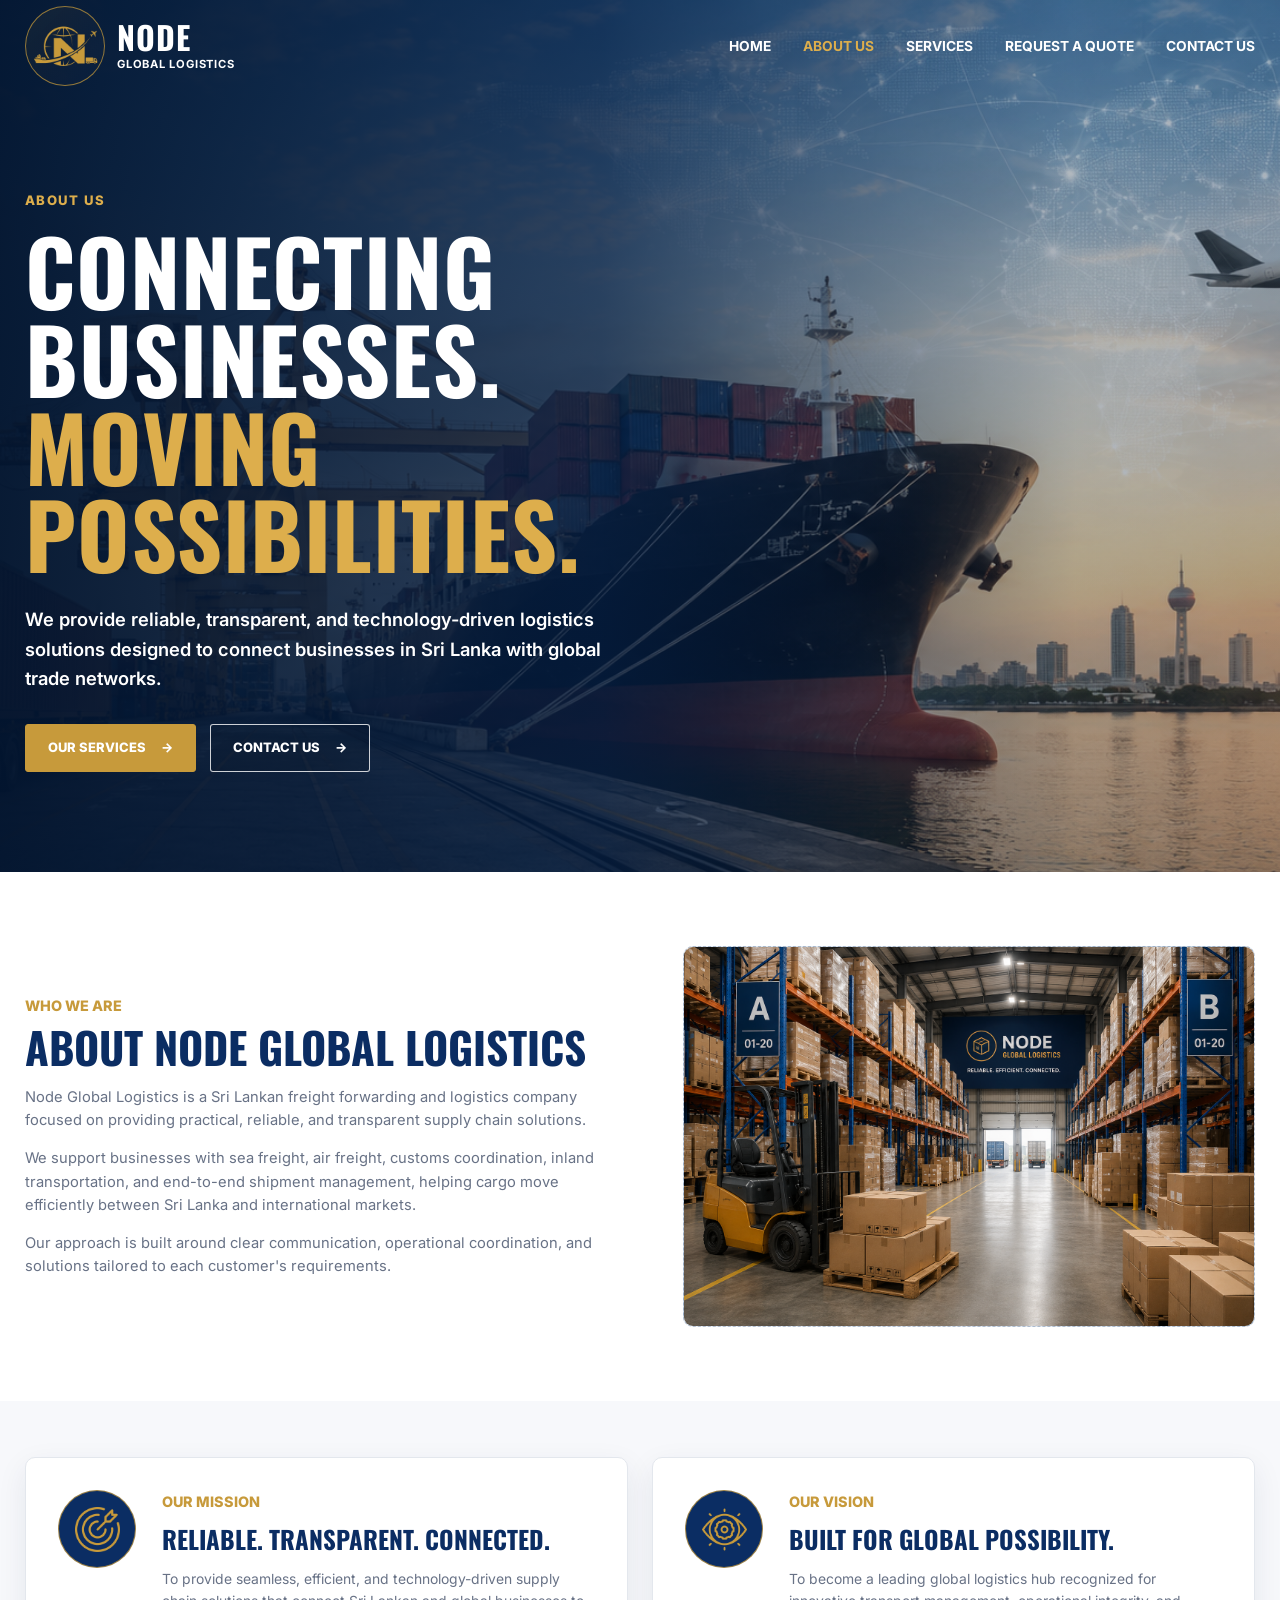
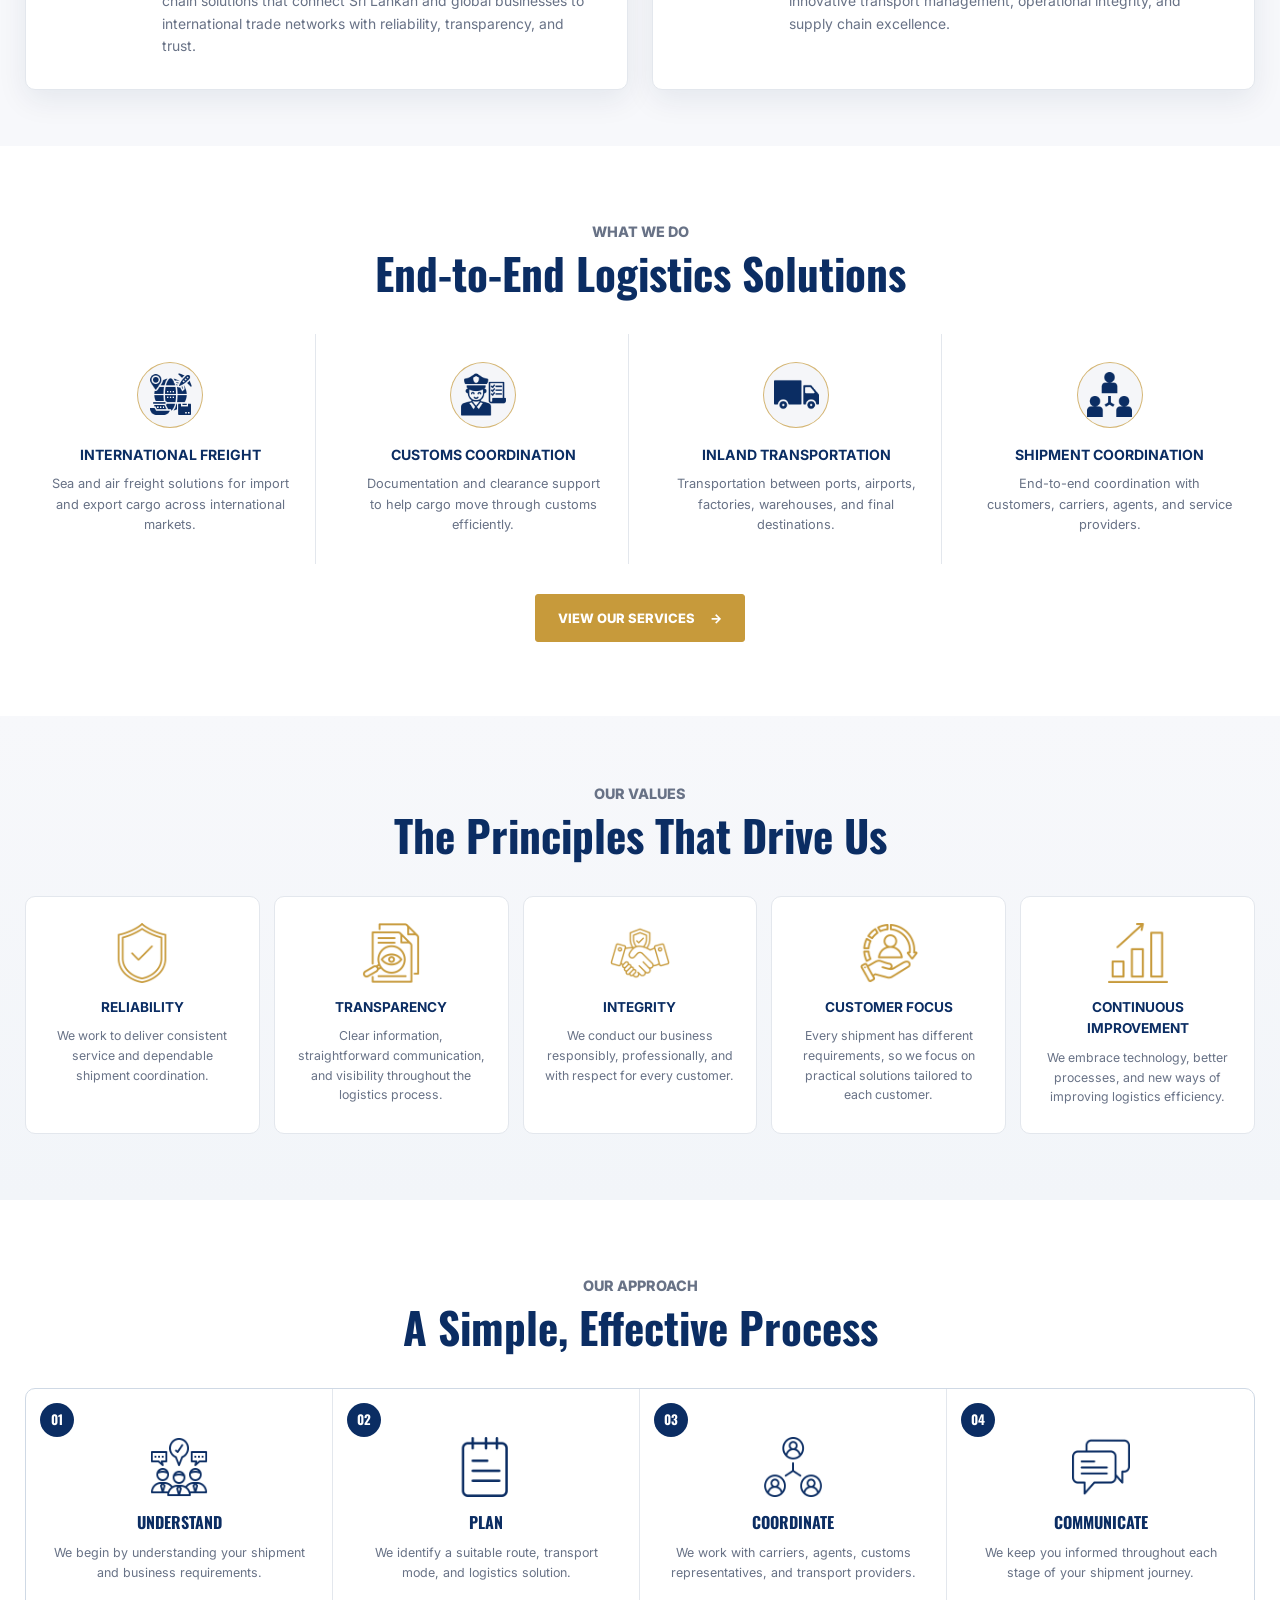
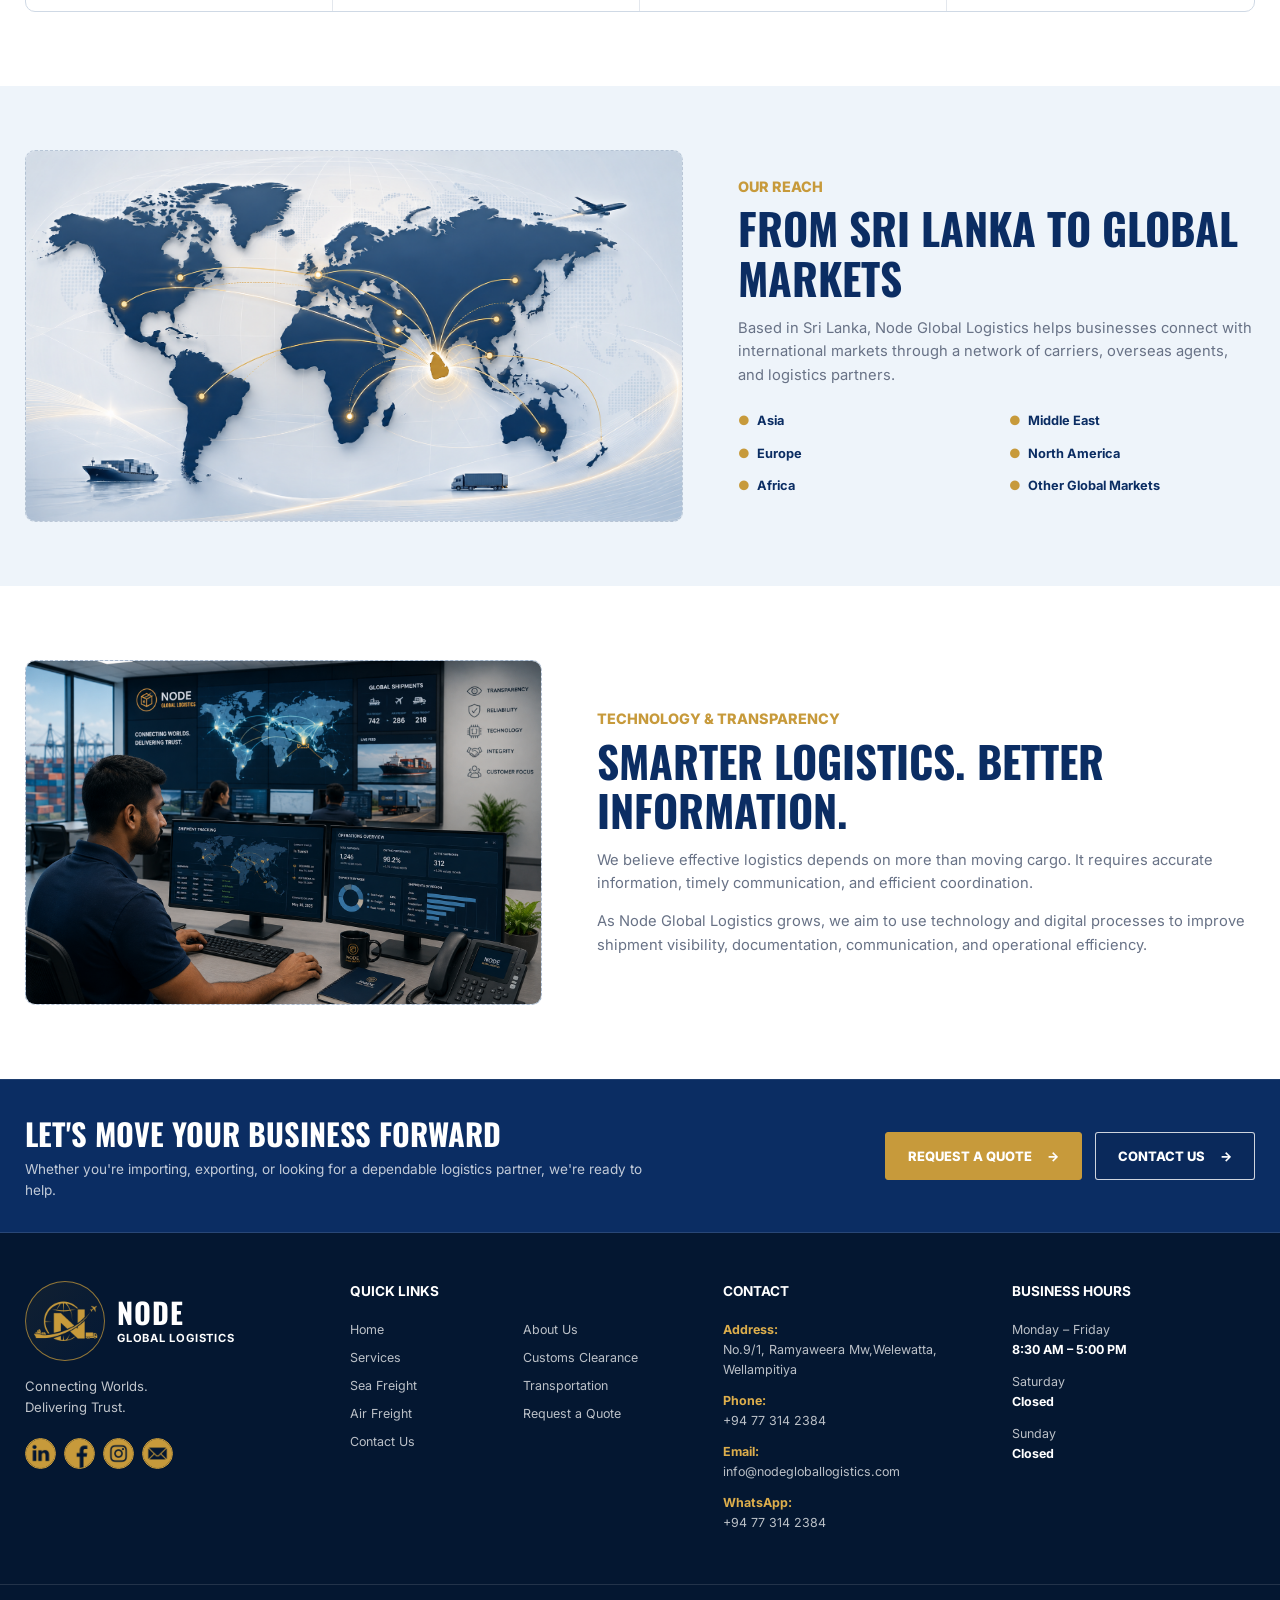
==== about.html @ 6ec726ee "Initial Node Global Website v1" ====
<!DOCTYPE html>
<html lang="en">
<head>
  <meta charset="UTF-8" />
  <meta name="viewport" content="width=device-width, initial-scale=1.0" />
  <meta name="description" content="About Node Global Logistics - reliable, transparent and technology-driven freight forwarding and logistics solutions connecting Sri Lanka with global trade networks." />
  <link rel="icon" type="image/svg+xml" href="images/favicon.svg">
  <title>About Us | Node Global Logistics</title>
  <link rel="preconnect" href="https://fonts.googleapis.com">
  <link rel="preconnect" href="https://fonts.gstatic.com" crossorigin>
  <link href="https://fonts.googleapis.com/css2?family=Inter:wght@400;500;600;700&family=Oswald:wght@500;600;700&display=swap" rel="stylesheet">
  <link rel="stylesheet" href="styles.css" />
  <link rel="stylesheet" href="about.css" />
</head>
<body>

<header class="hero subpage-hero about-hero">
  <div class="hero-overlay"></div>

  <nav class="navbar container">
    <a href="index.html" class="brand" aria-label="Node Global Logistics home">
      <div class="logo-placeholder"><img src="images/logo.png" alt="Node Global Logistics logo" width="75" height="75"></div>
      <div class="brand-text"><strong>NODE</strong><span>GLOBAL LOGISTICS</span></div>
    </a>
    <button class="nav-toggle" aria-label="Toggle navigation">☰</button>
    <div class="nav-links">
      <a href="index.html">Home</a>
      <a class="active" href="about.html">About Us</a>
      <a href="services.html">Services</a>
      <a href="index.html#quote">Request a Quote</a>
      <a href="contact.html">Contact Us</a>
    </div>
  </nav>

  <section class="hero-content container">
    <p class="eyebrow">About Us</p>
    <h1>Connecting Businesses.<br><span>Moving Possibilities.</span></h1>
    <p class="hero-copy">We provide reliable, transparent, and technology-driven logistics solutions designed to connect businesses in Sri Lanka with global trade networks.</p>
    <div class="hero-actions">
      <a href="services.html" class="btn btn-primary">Our Services <span>→</span></a>
      <a href="contact.html" class="btn btn-outline">Contact Us <span>→</span></a>
    </div>
  </section>
</header>

<main>
  <section class="section about-intro">
    <div class="container about-intro-layout">
      <div class="about-intro-copy">
        <p class="section-kicker">Who We Are</p>
        <h2>About Node Global Logistics</h2>
        <p>Node Global Logistics is a Sri Lankan freight forwarding and logistics company focused on providing practical, reliable, and transparent supply chain solutions.</p>
        <p>We support businesses with sea freight, air freight, customs coordination, inland transportation, and end-to-end shipment management, helping cargo move efficiently between Sri Lanka and international markets.</p>
        <p>Our approach is built around clear communication, operational coordination, and solutions tailored to each customer's requirements.</p>
      </div>
      <div class="about-image-placeholder">
        <img src="images/warehouse (2).png" alt="Node Global Logistics warehouse and cargo operations">
      </div>
    </div>
  </section>

  <section class="mission-vision-section">
    <div class="container mission-vision-grid">
      <article class="mission-card">
        <div class="mission-icon-placeholder">
          <img src="images/mission.png" width=45, height=45>
        </div>
        <div>
          <p class="section-kicker">Our Mission</p>
          <h2>Reliable. Transparent. Connected.</h2>
          <p>To provide seamless, efficient, and technology-driven supply chain solutions that connect Sri Lankan and global businesses to international trade networks with reliability, transparency, and trust.</p>
        </div>
      </article>
      <article class="mission-card">
        <div class="mission-icon-placeholder">
          <img src="images/vision.png" width=45, height=45>
        </div>
        <div>
          <p class="section-kicker">Our Vision</p>
          <h2>Built for Global Possibility.</h2>
          <p>To become a leading global logistics hub recognized for innovative transport management, operational integrity, and supply chain excellence.</p>
        </div>
      </article>
    </div>
  </section>

  <section class="section about-services">
    <div class="container">
      <div class="section-heading"><p class="section-kicker">What We Do</p><h2>End-to-End Logistics Solutions</h2></div>
      <div class="about-service-grid">
        <article class="about-service-item"><div class="about-service-icon">
          <img src="images/logistics.png" width=45, height=45>
        </div><h3>International Freight</h3><p>Sea and air freight solutions for import and export cargo across international markets.</p></article>
        <article class="about-service-item"><div class="about-service-icon">
          <img src="images/custom-clearance.png" width=45, height=45>
        </div><h3>Customs Coordination</h3><p>Documentation and clearance support to help cargo move through customs efficiently.</p></article>
        <article class="about-service-item"><div class="about-service-icon">
          <img src="images/cargo-truck.png" width=45, height=45>
        </div><h3>Inland Transportation</h3><p>Transportation between ports, airports, factories, warehouses, and final destinations.</p></article>
        <article class="about-service-item"><div class="about-service-icon">
          <img src="images/coordination.png" width=45, height=45>
        </div><h3>Shipment Coordination</h3><p>End-to-end coordination with customers, carriers, agents, and service providers.</p></article>
      </div>
      <div class="center-action"><a href="services.html" class="btn btn-primary">View Our Services <span>→</span></a></div>
    </div>
  </section>

  <section class="values-section">
    <div class="container">
      <div class="section-heading"><p class="section-kicker">Our Values</p><h2>The Principles That Drive Us</h2></div>
      <div class="values-grid">
        <article class="value-card"><div class="value-icon">
          <img src="images/reliability.png" alt="">
        </div><h3>Reliability</h3><p>We work to deliver consistent service and dependable shipment coordination.</p></article>
        <article class="value-card"><div class="value-icon">
          <img src="images/transparency.png"alt="">
        </div><h3>Transparency</h3><p>Clear information, straightforward communication, and visibility throughout the logistics process.</p></article>
        <article class="value-card"><div class="value-icon">
          <img src="images/integrity.png"alt="">
        </div><h3>Integrity</h3><p>We conduct our business responsibly, professionally, and with respect for every customer.</p></article>
        <article class="value-card"><div class="value-icon">
          <img src="images/customer.png"alt="">
        </div><h3>Customer Focus</h3><p>Every shipment has different requirements, so we focus on practical solutions tailored to each customer.</p></article>
        <article class="value-card"><div class="value-icon">
          <img src="images/improvement.png" alt="">
        </div><h3>Continuous Improvement</h3><p>We embrace technology, better processes, and new ways of improving logistics efficiency.</p></article>
      </div>
    </div>
  </section>

  <section class="section approach-section">
    <div class="container">
      <div class="section-heading"><p class="section-kicker">Our Approach</p><h2>A Simple, Effective Process</h2></div>
      <div class="approach-grid">
        <div class="approach-step"><span class="approach-number">01</span><div class="approach-icon">
          <img src="images/understand.png" height="60" width="60" alt="">
        </div><h3>Understand</h3><p>We begin by understanding your shipment and business requirements.</p></div>
        <div class="approach-step"><span class="approach-number">02</span><div class="approach-icon">
          <img src="images/notes_blue.png" height="60" width="60" alt="">
        </div><h3>Plan</h3><p>We identify a suitable route, transport mode, and logistics solution.</p></div>
        <div class="approach-step"><span class="approach-number">03</span><div class="approach-icon">
          <img src="images/coordination (1).png" height="60" width="60" alt="">
        </div><h3>Coordinate</h3><p>We work with carriers, agents, customs representatives, and transport providers.</p></div>
        <div class="approach-step"><span class="approach-number">04</span><div class="approach-icon">
          <img src="images/chat_blue.png" height="60" width="60" alt="">
        </div><h3>Communicate</h3><p>We keep you informed throughout each stage of your shipment journey.</p></div>
      </div>
    </div>
  </section>

  <section class="global-reach-section">
    <div class="container global-reach-layout">
      <div class="world-map-placeholder">
        <img src="images/global.png" alt="Global logistics routes connecting Sri Lanka with international markets">
      </div>
      <div class="global-reach-copy">
        <p class="section-kicker">Our Reach</p><h2>From Sri Lanka to Global Markets</h2>
        <p>Based in Sri Lanka, Node Global Logistics helps businesses connect with international markets through a network of carriers, overseas agents, and logistics partners.</p>
        <div class="region-grid"><span>Asia</span><span>Middle East</span><span>Europe</span><span>North America</span><span>Africa</span><span>Other Global Markets</span></div>
      </div>
    </div>
  </section>

  <section class="section technology-section">
    <div class="container technology-layout">
      <div class="technology-image-placeholder">
        <img src="images/tech.png" alt="Technology-driven logistics and shipment operations">
      </div>
      <div class="technology-copy">
        <p class="section-kicker">Technology & Transparency</p><h2>Smarter Logistics. Better Information.</h2>
        <p>We believe effective logistics depends on more than moving cargo. It requires accurate information, timely communication, and efficient coordination.</p>
        <p>As Node Global Logistics grows, we aim to use technology and digital processes to improve shipment visibility, documentation, communication, and operational efficiency.</p>
      </div>
    </div>
  </section>

  <!--<section class="team-section">
    <div class="container team-layout">
      <div class="team-copy">
        <p class="section-kicker">Our Team</p><h2>Experienced. Committed. Reliable.</h2>
        <p>Our team brings industry experience, local knowledge, and a commitment to providing responsive service and dependable logistics solutions that customers can trust.</p>
        <p>We work together to ensure every shipment is handled with care, efficiency, and professional attention to detail.</p>
      </div>
      <div class="team-image-placeholder"><span>TEAM IMAGE PLACEHOLDER</span><small>Recommended: professional logistics / operations team</small></div>
    </div>
  </section>-->

  <section class="site-cta">
    <div class="container site-cta-layout">
      <div><h2>Let's Move Your Business Forward</h2><p>Whether you're importing, exporting, or looking for a dependable logistics partner, we're ready to help.</p></div>
      <div class="site-cta-actions">
        <a href="index.html#quote" class="btn btn-primary">Request a Quote <span>→</span></a>
        <a href="contact.html" class="btn btn-outline">Contact Us <span>→</span></a>
      </div>
    </div>
  </section>
</main>

<footer id="contact" class="footer">
    <div class="container footer-grid">
      <div class="footer-brand">
        <div class="brand">
          <div class="logo-placeholder">
            <img src="images/logo.png" alt="Node Global Logistics logo" width="75" height="75">
          </div>
          <div class="brand-text">
            <strong>NODE</strong>
            <span>GLOBAL LOGISTICS</span>
          </div>
        </div>

        <p>Connecting Worlds.<br>Delivering Trust.</p>

        <div class="socials">
          <a href="#" aria-label="LinkedIn">
            <img src="images/linkedin.png" alt="LinkedIn">
          </a>
          <a href="#" aria-label="Facebook">
            <img src="images/facebook.png" alt="Facebook">
          </a>
          <a href="#" aria-label="Instagram">
            <img src="images/instagram.png" alt="Instagram">
          </a>
          <a href="mailto:info@nodegloballogistics.com" aria-label="Email">
            <img src="images/email.png" alt="Email">
          </a>
        </div>
      </div>

      <div>
        <h3>Quick Links</h3>
        <div class="footer-links two-col">
          <a href="index.html">Home</a>
          <a href="about.html">About Us</a>
          <a href="services.html">Services</a>
          <a href="services.html">Customs Clearance</a>
          <a href="services.html">Sea Freight</a>
          <a href="services.html">Transportation</a>
          <a href="services.html">Air Freight</a>
          <a href="index.html#quote">Request a Quote</a>
          <a href="contact.html">Contact Us</a>
        </div>
      </div>

      <div>
        <h3>Contact</h3>
        <ul class="contact-list">
          <li><strong>Address:</strong><br>No.9/1, Ramyaweera Mw,Welewatta, Wellampitiya</li>
          <li><strong>Phone:</strong><br>+94 77 314 2384</li>
          <li><strong>Email:</strong><br>info@nodegloballogistics.com</li>
          <li><strong>WhatsApp:</strong><br>+94 77 314 2384</li>
        </ul>
      </div>

      <div>
        <h3>Business Hours</h3>
        <ul class="hours">
          <li><span>Monday – Friday</span><strong>8:30 AM – 5:00 PM</strong></li>
          <li><span>Saturday</span><strong>Closed</strong></li>
          <li><span>Sunday</span><strong>Closed</strong></li>
        </ul>
      </div>
    </div>

    <div class="copyright">
      © 2026 Node Global Logistics. All Rights Reserved.
    </div>
  </footer>

<script>
const toggle=document.querySelector('.nav-toggle');
const links=document.querySelector('.nav-links');
toggle.addEventListener('click',()=>links.classList.toggle('open'));
</script>
</body>
</html>
---- styles.css ----
:root {
  --navy: #0B2D63;
  --navy-dark: #061f48;
  --navy-deep: #041731;
  --gold: #C79A3B;
  --gold-light: #ddae4c;
  --white: #ffffff;
  --off-white: #f7f8fb;
  --text: #15243b;
  --muted: #687286;
  --border: #e3e7ed;
  --shadow: 0 10px 30px rgba(7, 36, 77, 0.08);
  --container: 1230px;
  --radius: 10px;
}

* {
  margin: 0;
  padding: 0;
  box-sizing: border-box;
}

html {
  scroll-behavior: smooth;
}

body {
  font-family: "Inter", Arial, sans-serif;
  color: var(--text);
  background: var(--white);
  line-height: 1.6;
}

img {
  max-width: 100%;
  display: block;
}

a {
  color: inherit;
  text-decoration: none;
}

button,
input,
select,
textarea {
  font: inherit;
}

.container {
  width: min(calc(100% - 40px), var(--container));
  margin-inline: auto;
}

/* =========================
   PLACEHOLDERS
========================== */

.logo-placeholder,
.icon-placeholder,
.globe-placeholder,
.hero-bg-placeholder,
.quote-image-placeholder {
  display: flex;
  align-items: center;
  justify-content: center;
  text-align: center;
  border: 1px solid rgba(199, 154, 59, 0.72);
  background:
    linear-gradient(135deg, rgba(199, 154, 59, 0.07), rgba(11, 45, 99, 0.08));
  color: var(--gold);
  font-size: 0.72rem;
  font-weight: 700;
  letter-spacing: 0.06em;
}

.logo-placeholder {
  width: 80px;
  height: 80px;
  border-radius: 50%;
  flex-shrink: 0;
}

.icon-placeholder {
  width: 78px;
  height: 78px;
  margin-inline: auto;
  margin-bottom: 18px;
  border-radius: 50%;
  background: var(--navy);
  object-fit: contain;
}

.icon-placeholder-light {
  border-color: rgba(199, 154, 59, 0.9);
  background: rgba(255,255,255,0.04);
}

.hero {
  position: relative;
  min-height: 100vh;

  background-image: url("images/index_img_1.png");
  background-size: cover;
  background-position: center;
  background-repeat: no-repeat;

  color: #fff;
  overflow: hidden;
}

.hero-overlay {
  position: absolute;
  inset: 0;
  background: linear-gradient(
    90deg,
    rgba(5, 18, 35, 0.88) 0%,
    rgba(5, 18, 35, 0.65) 50%,
    rgba(5, 18, 35, 0.25) 100%
  );
  z-index: 1;
}

.navbar,
.hero-content {
  position: relative;
  z-index: 2;
}



.hero-bg-placeholder {
  position: absolute;
  inset: 0;
  z-index: 0;
  flex-direction: column;
  gap: 7px;
  border: 0;
  border-radius: 0;
  background:
    linear-gradient(135deg, #162c45 0%, #0a3562 45%, #9c7838 100%);
  color: rgba(255,255,255,0.4);
  font-size: 1.2rem;
}

.hero-bg-placeholder small {
  font-weight: 500;
  letter-spacing: 0;
}

.globe-placeholder {
  min-height: 320px;
  border-radius: 50%;
  aspect-ratio: 1;
  max-width: 320px;
  width: 100%;
  margin-inline: auto;
  background:
    radial-gradient(circle at 40% 35%, #f5f7fb 0%, #dbe5ef 35%, #9db6ce 100%);
  color: var(--navy);
  border: 2px dashed rgba(11, 45, 99, 0.25);
}

.quote-image-placeholder {
  position: absolute;
  right: 0;
  bottom: 0;
  width: 23%;
  height: 62%;
  border: 0;
  border-left: 1px dashed rgba(199, 154, 59, 0.6);
  background: linear-gradient(180deg, #d8e0e8, #b6c4d2);
  color: var(--navy);
  z-index: 0;
}



/* =========================
   TYPOGRAPHY
========================== */

h1,
h2,
h3,
.brand strong {
  font-family: "Oswald", "Arial Narrow", sans-serif;
}

.section {
  padding: 74px 0;
}

.section-heading {
  text-align: center;
  margin-bottom: 36px;
}

.section-kicker {
  color: var(--gold);
  text-transform: uppercase;
  font-weight: 800;
  font-size: 0.9rem;
  margin-bottom: 5px;
}

.section-heading h2 {
  font-size: clamp(2rem, 4vw, 2.7rem);
  color: var(--navy);
  line-height: 1.15;
}

.section-heading p {
  color: var(--muted);
}

.section-heading small {
  color: var(--muted);
}

/* =========================
   HERO
========================== */

.hero {
  position: relative;
  min-height: 720px;
  background-image: url("images/index_img_1.png");
  background-size: cover;
  background-position: center;
  background-repeat: no-repeat;
  color: var(--white);
  overflow: hidden;
}

.hero-overlay {
  position: absolute;
  inset: 0;
  background:
    linear-gradient(90deg, rgba(2, 21, 48, 0.95) 0%, rgba(4, 31, 69, 0.74) 43%, rgba(4, 31, 69, 0.1) 85%),
    linear-gradient(180deg, rgba(0,0,0,0.2), rgba(0,0,0,0.2));
  z-index: 1;
}

.navbar {
  position: relative;
  z-index: 4;
  height: 92px;
  display: flex;
  align-items: center;
  justify-content: space-between;
}

.brand {
  display: flex;
  align-items: center;
  gap: 12px;
}

.brand-text {
  display: flex;
  flex-direction: column;
  line-height: 1;
}

.brand-text strong {
  font-size: 2rem;
  letter-spacing: 0.035em;
}

.brand-text span {
  font-size: 0.7rem;
  font-weight: 700;
  margin-top: 6px;
  letter-spacing: 0.07em;
}

.nav-links {
  display: flex;
  align-items: center;
  gap: 32px;
  font-size: 0.86rem;
  font-weight: 700;
  text-transform: uppercase;
}

.nav-links a {
  transition: 0.2s ease;
}

.nav-links a:hover,
.nav-links a.active {
  color: var(--gold-light);
}



.nav-toggle {
  display: none;
  border: 0;
  background: transparent;
  color: white;
  font-size: 1.7rem;
  cursor: pointer;
}

.hero-content {
  position: relative;
  z-index: 2;
  padding-top: 95px;
  padding-bottom: 105px;
}

.eyebrow {
  display: inline-block;
  margin-bottom: 15px;
  text-transform: uppercase;
  font-size: 0.82rem;
  font-weight: 800;
  letter-spacing: 0.1em;
  color: var(--gold-light);
}

.hero h1 {
  max-width: 700px;
  font-size: clamp(3.4rem, 7vw, 6.3rem);
  line-height: 0.98;
  letter-spacing: 0.01em;
  text-transform: uppercase;
}

.hero h1 span {
  color: var(--gold-light);
}

.hero-copy {
  max-width: 610px;
  margin-top: 28px;
  font-size: 1.15rem;
  font-weight: 600;
}

.hero-subcopy {
  max-width: 610px;
  margin-top: 11px;
  color: rgba(255,255,255,0.84);
}

.hero-actions {
  display: flex;
  gap: 14px;
  margin-top: 30px;
  flex-wrap: wrap;
}

.btn {
  min-height: 48px;
  display: inline-flex;
  align-items: center;
  justify-content: center;
  gap: 15px;
  padding: 0 22px;
  border: 1px solid transparent;
  border-radius: 3px;
  text-transform: uppercase;
  font-size: 0.81rem;
  font-weight: 800;
  transition: 0.2s ease;
  cursor: pointer;
}

.btn-primary {
  color: var(--white);
  background: var(--gold);
  border-color: var(--gold);
}

.btn-primary:hover {
  background: #b4862e;
  border-color: #b4862e;
  transform: translateY(-1px);
}

.btn-outline {
  color: var(--white);
  border-color: rgba(255,255,255,0.8);
  background: rgba(0,0,0,0.08);
}

.btn-outline:hover {
  background: rgba(255,255,255,0.08);
}

.btn-small {
  min-height: 42px;
  padding-inline: 17px;
  margin-top: 20px;
}


/* =========================
   SHARED SUBPAGE HERO
========================= */

.subpage-hero {
  min-height: 620px;
  background-image: none;
}

.subpage-hero .hero-overlay {
  background:
    linear-gradient(90deg, rgba(2, 21, 48, 0.96) 0%, rgba(4, 31, 69, 0.78) 47%, rgba(4, 31, 69, 0.18) 84%),
    linear-gradient(180deg, rgba(0,0,0,0.12), rgba(0,0,0,0.18));
}

.subpage-hero .hero-content {
  padding-top: 95px;
  padding-bottom: 100px;
}

.subpage-hero h1 {
  max-width: 680px;
  font-size: clamp(3.5rem, 7vw, 6rem);
}

/* =========================
   SERVICES
========================== */

.services {
  background: var(--white);
}

.service-grid {
  display: grid;
  grid-template-columns: repeat(4, 1fr);
  gap: 20px;
}

.service-card {
  padding: 36px 24px 28px;
  border: 1px solid var(--border);
  border-radius: var(--radius);
  box-shadow: var(--shadow);
  text-align: center;
  background: var(--white);
  transition: transform 0.2s ease, box-shadow 0.2s ease;
}

.service-card:hover {
  transform: translateY(-5px);
  box-shadow: 0 17px 40px rgba(7, 36, 77, 0.12);
}

.service-card h3 {
  color: var(--navy);
  text-transform: uppercase;
  font-size: 1.23rem;
}

.service-card p {
  min-height: 77px;
  margin-top: 10px;
  color: var(--muted);
  font-size: 0.92rem;
}

.service-card a {
  display: inline-block;
  margin-top: 17px;
  color: var(--gold);
  font-weight: 800;
  font-size: 0.79rem;
  text-transform: uppercase;
}

/* =========================
   WHY US
========================== */

.why-us {
  padding: 55px 0 60px;
  color: var(--white);
  background:
    radial-gradient(circle at 50% 0%, #164b88 0%, var(--navy) 44%, var(--navy-dark) 100%);
}

.section-heading-light {
  margin-bottom: 27px;
}

.section-heading-light h2 {
  color: var(--gold-light);
  text-transform: uppercase;
}

.feature-grid {
  display: grid;
  grid-template-columns: repeat(5, 1fr);
}

.feature-item {
  padding: 12px 25px;
  text-align: center;
  border-right: 1px solid rgba(199, 154, 59, 0.52);
}

.feature-item:last-child {
  border-right: 0;
}

.feature-item h3 {
  font-family: "Inter", sans-serif;
  margin-bottom: 10px;
  font-size: 0.96rem;
}

.feature-item p {
  color: rgba(255,255,255,0.8);
  font-size: 0.83rem;
}

/* =========================
   IMPORT / EXPORT
========================== */

.trade {
  position: relative;
  background-image: url("images/map.png");
  background-size: contain;
  background-position: center;
  background-repeat: no-repeat;
  overflow: hidden;
}


.trade-layout {
  display: grid;
  grid-template-columns: 1fr 330px 1fr;
  gap: 45px;
  align-items: center;
}

.trade-card {
  display: flex;
  gap: 22px;
  align-items: flex-start;
}

.trade-card .icon-placeholder {
  flex-shrink: 0;
}

.trade-card h2 {
  color: var(--navy);
  text-transform: uppercase;
  font-size: 2rem;
}

.trade-card p {
  color: var(--muted);
  font-size: 0.92rem;
}

.trade-card-right {
  text-align: right;
}

/* =========================
   PROCESS
========================== */

.process {
  padding-top: 64px;
}

.process-grid {
  display: grid;
  grid-template-columns: repeat(5, 1fr);
  gap: 28px;
}

.process-step {
  text-align: center;
  position: relative;
}

.process-step:not(:last-child)::after {
  content: "";
  position: absolute;
  top: 38px;
  left: 64%;
  width: 72%;
  border-top: 2px dashed rgba(199, 154, 59, 0.7);
  z-index: 0;
}

.process-icon {
  position: relative;
  z-index: 1;
  width: 76px;
  height: 76px;
  margin: 0 auto 16px;
  border-radius: 50%;
  background: var(--navy);
  border: 2px solid var(--gold);
  color: var(--gold-light);
  display: grid;
  place-items: center;
  font-family: "Oswald", sans-serif;
  font-size: 1.3rem;
  font-weight: 700;
}

.process-step h3 {
  max-width: 190px;
  margin-inline: auto;
  min-height: 54px;
  color: var(--navy);
  font-size: 1.1rem;
  text-transform: uppercase;
  line-height: 1.2;
}

.process-step p {
  margin-top: 10px;
  color: var(--muted);
  font-size: 0.82rem;
}

/* =========================
   QUOTE FORM
========================== */

.quote-section {
  position: relative;
  padding: 70px 0 72px;
  overflow: hidden;

  background-image: url("images/index_img_2.png");
  background-size: cover;
  background-position: center;
  background-repeat: no-repeat;
}

.quote-overlay {
  position: absolute;
  inset: 0;
  z-index: 0;

  background:
    linear-gradient(180deg, rgba(4, 23, 49, 0.93), rgba(6, 31, 72, 0.9)),
    linear-gradient(90deg, rgba(2, 21, 48, 0.55) 0%, rgba(4, 31, 69, 0.2) 60%);
}

.quote-content {
  position: relative;
  z-index: 1;
}

.quote-section .section-heading {
  margin-bottom: 28px;
}

.quote-section .section-heading h2 {
  color: var(--white);
}

.quote-section .section-heading p {
  color: rgba(255,255,255,0.85);
}

.quote-section .section-heading small {
  color: rgba(255,255,255,0.65);
}

.quote-form {
  width: min(100%, 930px);
  padding: 24px;
  display: grid;
  grid-template-columns: repeat(4, 1fr);
  gap: 15px;
  background: rgba(255,255,255,0.96);
  border: 1px solid #dde3ea;
  border-radius: 5px;
  box-shadow: var(--shadow);
}

.form-group {
  display: flex;
  flex-direction: column;
  gap: 6px;
}

.form-group label {
  color: #303949;
  font-weight: 700;
  font-size: 0.75rem;
}

.form-group input,
.form-group select,
.form-group textarea {
  width: 100%;
  border: 1px solid #d9dfe6;
  border-radius: 2px;
  background: #fff;
  padding: 10px 11px;
  color: var(--text);
  outline: none;
  transition: 0.2s ease;
}

.form-group input:focus,
.form-group select:focus,
.form-group textarea:focus {
  border-color: var(--gold);
  box-shadow: 0 0 0 3px rgba(199, 154, 59, 0.12);
}

.form-group-full {
  grid-column: 1 / -1;
}

.form-submit {
  grid-column: 1 / -1;
  text-align: center;
  padding-top: 4px;
}

/* =========================
   SHARED SITE CTA
========================== */

.site-cta {
  min-height: 125px;
  padding: 30px 0;
  display: flex;
  align-items: center;
  background: var(--navy);
  color: var(--white);
  border-top: 1px solid rgba(255,255,255,0.08);
  border-bottom: 1px solid rgba(255,255,255,0.12);
}

.site-cta-layout,
.site-cta-actions,
.cta-copy {
  display: flex;
  align-items: center;
}

.site-cta-layout {
  justify-content: space-between;
  gap: 30px;
}

.cta-copy {
  gap: 20px;
}

.cta-copy .icon-placeholder {
  margin: 0;
  width: 65px;
  height: 65px;
  flex-shrink: 0;
}

.site-cta h2 {
  font-size: 1.9rem;
  text-transform: uppercase;
}

.site-cta p {
  max-width: 650px;
  margin-top: 0;
  color: rgba(255,255,255,0.75);
  font-size: 0.85rem;
}

.site-cta-actions {
  gap: 13px;
  flex-shrink: 0;
}

/* =========================
   FOOTER
========================== */

.footer {
  background: var(--navy-deep);
  color: var(--white);
}

.footer-grid {
  padding: 48px 0 40px;
  display: grid;
  grid-template-columns: 1.15fr 1.35fr 1fr 1fr;
  gap: 45px;
}

.footer h3 {
  margin-bottom: 17px;
  font-family: "Inter", sans-serif;
  font-size: 0.85rem;
  text-transform: uppercase;
}

.footer .brand-text strong {
  font-size: 1.8rem;
}

.footer-brand > p {
  margin-top: 15px;
  color: rgba(255,255,255,0.75);
  font-size: 0.82rem;
}

.socials {
  display: flex;
  gap: 8px;
  margin-top: 20px;
}

.socials a {
  width: 31px;
  height: 31px;
  display: grid;
  place-items: center;
  border: 1px solid var(--gold);
  border-radius: 50%;
  color: var(--gold-light);
  font-size: 0.65rem;
  font-weight: 800;
}

.footer-links {
  display: grid;
  gap: 8px 18px;
}

.footer-links.two-col {
  grid-template-columns: 1fr 1fr;
}

.footer-links a,
.contact-list,
.hours {
  color: rgba(255,255,255,0.73);
  font-size: 0.78rem;
}

.footer-links a:hover {
  color: var(--gold-light);
}

.contact-list,
.hours {
  list-style: none;
}

.contact-list li {
  margin-bottom: 11px;
}

.contact-list strong {
  color: var(--gold-light);
}

.hours li {
  display: flex;
  flex-direction: column;
  margin-bottom: 12px;
}

.hours strong {
  color: var(--white);
  font-size: 0.78rem;
}

.copyright {
  border-top: 1px solid rgba(255,255,255,0.12);
  padding: 14px 20px;
  text-align: center;
  color: rgba(255,255,255,0.67);
  font-size: 0.72rem;
}

/* =========================
   RESPONSIVE
========================== */

@media (max-width: 1050px) {
  .service-grid {
    grid-template-columns: repeat(2, 1fr);
  }

  .feature-grid {
    grid-template-columns: repeat(2, 1fr);
    gap: 28px 0;
  }

  .feature-item {
    border-right: 0;
    border-bottom: 1px solid rgba(199, 154, 59, 0.32);
    padding-bottom: 25px;
  }

  .feature-item:last-child {
    grid-column: 1 / -1;
  }

  .trade-layout {
    grid-template-columns: 1fr;
  }

  .trade-card,
  .trade-card-right {
    max-width: 700px;
    margin-inline: auto;
    text-align: left;
  }

  .trade-card-right {
    flex-direction: row-reverse;
  }

  .globe-placeholder {
    order: -1;
    min-height: 260px;
    max-width: 260px;
  }

  .process-grid {
    grid-template-columns: repeat(2, 1fr);
    row-gap: 42px;
  }

  .process-step:not(:last-child)::after {
    display: none;
  }

  .quote-form {
    grid-template-columns: repeat(2, 1fr);
  }

  .quote-image-placeholder {
    display: none;
  }

  .footer-grid {
    grid-template-columns: repeat(2, 1fr);
  }
}

@media (max-width: 820px) {
  .navbar {
    height: 80px;
  }

  .nav-toggle {
    display: block;
    position: relative;
    z-index: 5;
  }

  .nav-links {
    position: absolute;
    top: 80px;
    left: 0;
    right: 0;
    display: none;
    flex-direction: column;
    align-items: flex-start;
    gap: 0;
    padding: 16px 20px 22px;
    background: rgba(4, 23, 49, 0.98);
    border-top: 1px solid rgba(255,255,255,0.1);
  }

  .nav-links.open {
    display: flex;
  }

  .nav-links a {
    width: 100%;
    padding: 11px 0;
  }

  .hero {
    min-height: 690px;
  }

  .hero-content {
    padding-top: 85px;
  }

  .site-cta-layout {
    flex-direction: column;
    align-items: flex-start;
  }

  .subpage-hero {
    min-height: 610px;
  }

  .subpage-hero .hero-content {
    padding-top: 85px;
    padding-bottom: 90px;
  }
}

@media (max-width: 620px) {
  .container {
    width: min(calc(100% - 28px), var(--container));
  }

  .section {
    padding: 56px 0;
  }

  .hero h1 {
    font-size: clamp(3rem, 15vw, 4.4rem);
  }

  .hero-copy {
    font-size: 1rem;
  }

  .service-grid,
  .feature-grid,
  .process-grid,
  .quote-form,
  .footer-grid {
    grid-template-columns: 1fr;
  }

  .feature-item:last-child {
    grid-column: auto;
  }

  .quote-form {
    padding: 18px;
  }

  .form-group-full,
  .form-submit {
    grid-column: auto;
  }

  .trade-card,
  .trade-card-right {
    flex-direction: column;
    text-align: center;
    align-items: center;
  }

  .cta-copy {
    align-items: flex-start;
  }

  .site-cta-actions {
    width: 100%;
    flex-wrap: wrap;
  }

  .site-cta-actions .btn {
    flex: 1;
    min-width: 180px;
  }

  .footer-grid {
    gap: 32px;
  }
}
---- about.css ----
/* NODE GLOBAL LOGISTICS — ABOUT PAGE */

.about-hero {
  background-image: url("images/index_img_3.png");
  background-size: cover;
  background-position: center center;
  background-repeat: no-repeat;
}


.about-hero-placeholder{
    position:absolute;
    inset:0;
    z-index:0;
    display:flex;
    flex-direction:column;
    align-items:center;
    justify-content:center;
    gap:8px;text-align:center;
    background:linear-gradient(135deg,#162c45 0%,#0a3562 48%,#9c7838 100%);
    color:rgba(255,255,255,.4)
}

.about-hero-placeholder span{
    font-size:1.15rem;
    font-weight:700;
    letter-spacing:.06em
}

.about-hero-placeholder small{
    font-size:.78rem;font-weight:500
}

.about-intro-layout{
    display:grid;
    grid-template-columns:1fr .95fr;
    gap:56px;align-items:center
}

.about-intro-copy h2,.global-reach-copy h2,.technology-copy h2,.team-copy h2{
    color:var(--navy);
    font-size:clamp(2rem,4vw,2.7rem);
    line-height:1.15;
    text-transform:uppercase
}

.about-intro-copy>p:not(.section-kicker),.global-reach-copy>p:not(.section-kicker),.technology-copy>p:not(.section-kicker),.team-copy>p:not(.section-kicker){margin-top:14px;color:var(--muted);font-size:.92rem}
.about-image-placeholder,.technology-image-placeholder,.team-image-placeholder,.world-map-placeholder{
    display:flex;
    flex-direction:column;
    align-items:center;
    justify-content:center;
    gap:8px;text-align:center;
    border:1px dashed rgba(11,45,99,.25);
    border-radius:var(--radius);
    background:linear-gradient(135deg,#eef3f8 0%,#dfe8f1 55%,#cbd8e4 100%);
    color:var(--navy);
    font-size:.78rem;
    font-weight:800;
    letter-spacing:.04em
}

.about-image-placeholder{
    min-height:360px
}

.about-image-placeholder small,.technology-image-placeholder small,.team-image-placeholder small,.world-map-placeholder small{
    max-width:390px;
    padding-inline:20px;
    color:var(--muted);
    font-size:.72rem;
    font-weight:500;
    letter-spacing:0
}

.mission-vision-section{padding:56px 0;background:var(--off-white)}.mission-vision-grid{display:grid;grid-template-columns:repeat(2,1fr);gap:24px}
.mission-card{display:grid;grid-template-columns:82px 1fr;gap:22px;align-items:flex-start;padding:32px;border:1px solid var(--border);border-radius:var(--radius);background:var(--white);box-shadow:var(--shadow)}
.mission-icon-placeholder{width:78px;height:78px;display:grid;place-items:center;border:1px solid rgba(199,154,59,.75);border-radius:50%;background:var(--navy);color:var(--gold-light);font-size:.62rem;font-weight:800}
.mission-card h2{margin-top:1px;color:var(--navy);font-size:1.55rem;text-transform:uppercase}.mission-card p:last-child{margin-top:10px;color:var(--muted);font-size:.87rem}

.about-service-grid{display:grid;grid-template-columns:repeat(4,1fr);gap:22px}.about-service-item{padding:28px 22px;text-align:center;border-right:1px solid var(--border)}.about-service-item:last-child{border-right:0}

.about-service-icon{
    width:66px;
    height:66px;
    display:grid;
    place-items:center;
    margin:0 auto 16px;
    border:1px solid rgba(199,154,59,.7);
    border-radius:50%;
    background:rgba(11,45,99,.04);
    color:var(--gold);
    font-size:.6rem;
    font-weight:800
}

.about-service-item h3{color:var(--navy);font-family:"Inter",sans-serif;font-size:.88rem;text-transform:uppercase}.about-service-item p{margin-top:8px;color:var(--muted);font-size:.8rem}.center-action{margin-top:30px;text-align:center}

.values-section{padding:66px 0;background:linear-gradient(180deg,#f7f8fb 0%,#f2f5f9 100%)}.values-grid{display:grid;grid-template-columns:repeat(5,1fr);gap:14px}
.value-card{padding:26px 18px;text-align:center;border:1px solid var(--border);border-radius:var(--radius);background:var(--white)}

.value-icon{
    width:60px;
    height:60px;
    display:grid;
    place-items:center;
    margin:0 auto 14px;
    /*border:1px solid var(--navy);*/
    border-radius:50%;color:var(--gold);
    font-size:.58rem;
    font-weight:800
}

.value-card h3{color:var(--navy);font-family:"Inter",sans-serif;font-size:.85rem;text-transform:uppercase}.value-card p{margin-top:8px;color:var(--muted);font-size:.77rem}

.approach-grid{display:grid;grid-template-columns:repeat(4,1fr);overflow:hidden;border:1px solid #cfd9e5;border-radius:var(--radius);background:var(--white)}.approach-step{position:relative;min-height:220px;padding:36px 24px 28px;text-align:center;border-right:1px solid var(--border)}.approach-step:last-child{border-right:0}
.approach-number{position:absolute;top:14px;left:14px;width:34px;height:34px;display:grid;place-items:center;border-radius:50%;background:var(--navy);color:var(--white);font-family:"Oswald",sans-serif;font-size:.82rem;font-weight:700}

.approach-icon{
    width:58px;
    height:58px;
    display:grid;
    place-items:center;
    margin:12px auto 15px;
    /*border:1px dashed rgba(11,45,99,.3);*/
    border-radius:50%;
    color:var(--navy);
    font-size:.58rem;font-weight:800
}

.approach-step h3{color:var(--navy);font-size:1rem;text-transform:uppercase}.approach-step p{margin-top:8px;color:var(--muted);font-size:.78rem}

.global-reach-section{padding:64px 0;background:#eef4fa}.global-reach-layout{display:grid;grid-template-columns:1.12fr .88fr;gap:55px;align-items:center}.world-map-placeholder{min-height:330px;border-color:rgba(11,45,99,.18);background:radial-gradient(circle at 40% 45%,#f9fbfd 0%,#e8eff6 48%,#d5e0ea 100%)}.region-grid{display:grid;grid-template-columns:repeat(2,1fr);gap:12px 24px;margin-top:24px}.region-grid span{position:relative;padding-left:19px;color:var(--navy);font-size:.8rem;font-weight:700}.region-grid span:before{content:"●";position:absolute;left:0;color:var(--gold)}

.technology-layout{display:grid;grid-template-columns:.88fr 1.12fr;gap:55px;align-items:center}.technology-image-placeholder{min-height:300px}.team-section{padding:64px 0;background:var(--off-white)}.team-layout{display:grid;grid-template-columns:1fr .95fr;gap:55px;align-items:center}.team-image-placeholder{min-height:300px}

.about-image-placeholder,
.world-map-placeholder,
.technology-image-placeholder,
.team-image-placeholder {
  overflow: hidden;
}

.about-image-placeholder img,
.world-map-placeholder img,
.technology-image-placeholder img,
.team-image-placeholder img {
  width: 100%;
  height: 100%;
  display: block;
  object-fit: cover;
}



@media(max-width:1050px){.about-intro-layout,.global-reach-layout,.technology-layout,.team-layout{grid-template-columns:1fr}.mission-vision-grid{grid-template-columns:1fr}.about-service-grid{grid-template-columns:repeat(2,1fr)}.about-service-item:nth-child(2){border-right:0}.values-grid{grid-template-columns:repeat(3,1fr)}.approach-grid{grid-template-columns:repeat(2,1fr)}.approach-step:nth-child(2){border-right:0}.approach-step:nth-child(-n+2){border-bottom:1px solid var(--border)}}
@media(max-width:620px){.about-intro-layout,.global-reach-layout,.technology-layout,.team-layout{gap:32px}.mission-card{grid-template-columns:1fr;padding:26px 22px}.about-service-grid,.values-grid,.approach-grid{grid-template-columns:1fr}.about-service-item{border-right:0;border-bottom:1px solid var(--border)}.about-service-item:last-child{border-bottom:0}.approach-step{border-right:0;border-bottom:1px solid var(--border)}.approach-step:last-child{border-bottom:0}.region-grid{grid-template-columns:1fr}.about-image-placeholder,.world-map-placeholder,.technology-image-placeholder,.team-image-placeholder{min-height:260px}}
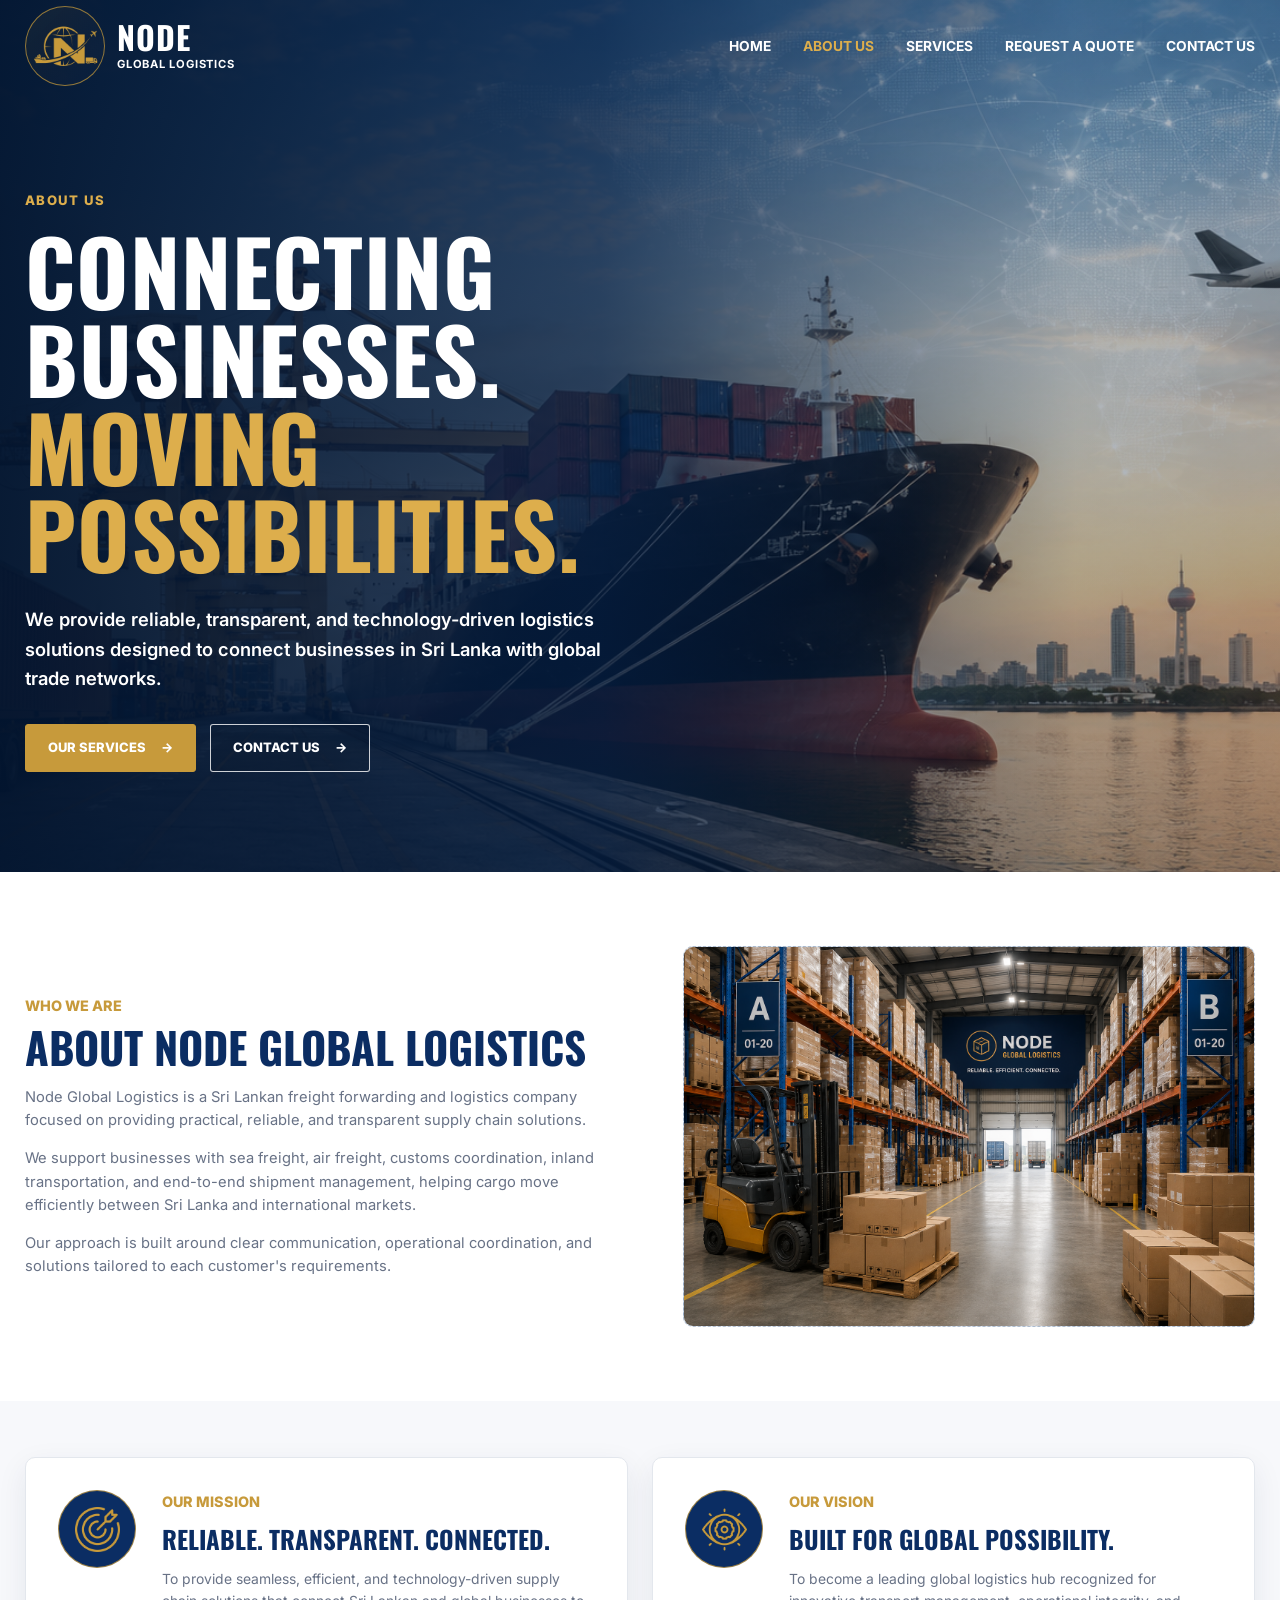
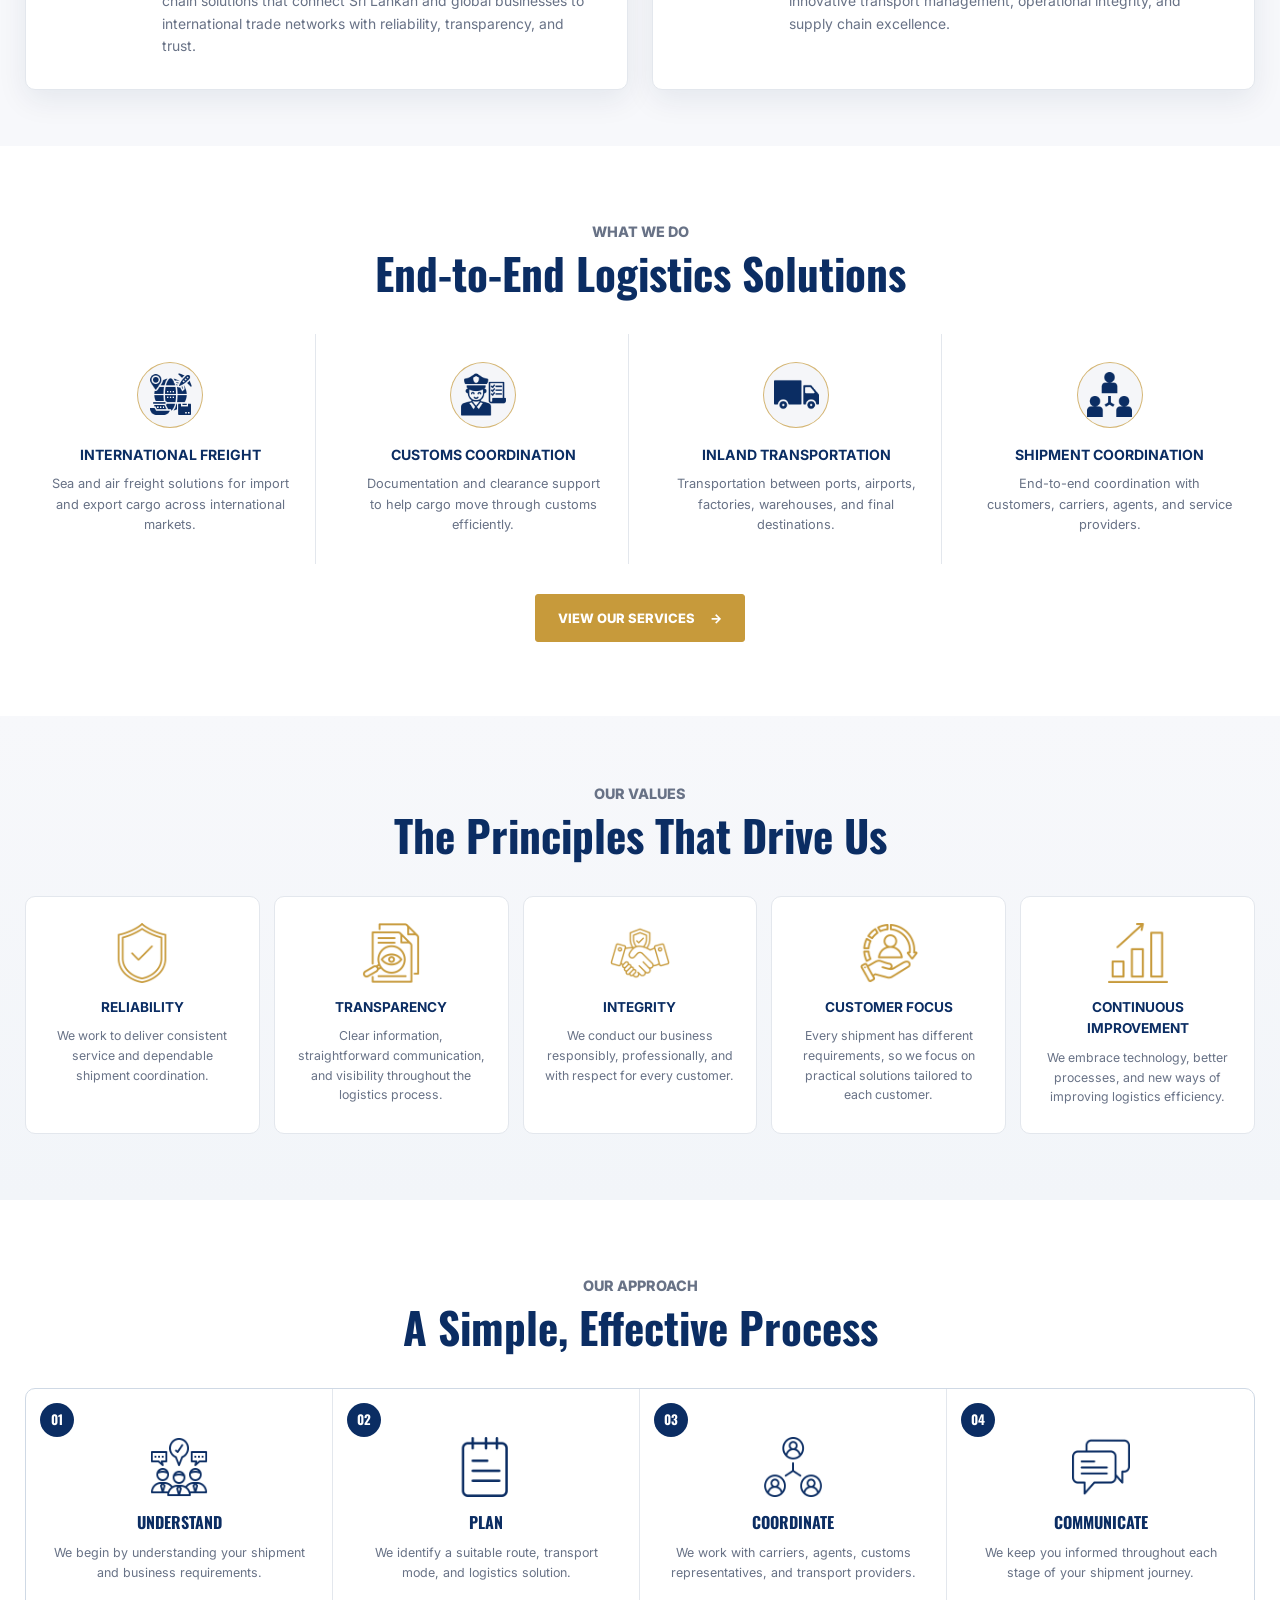
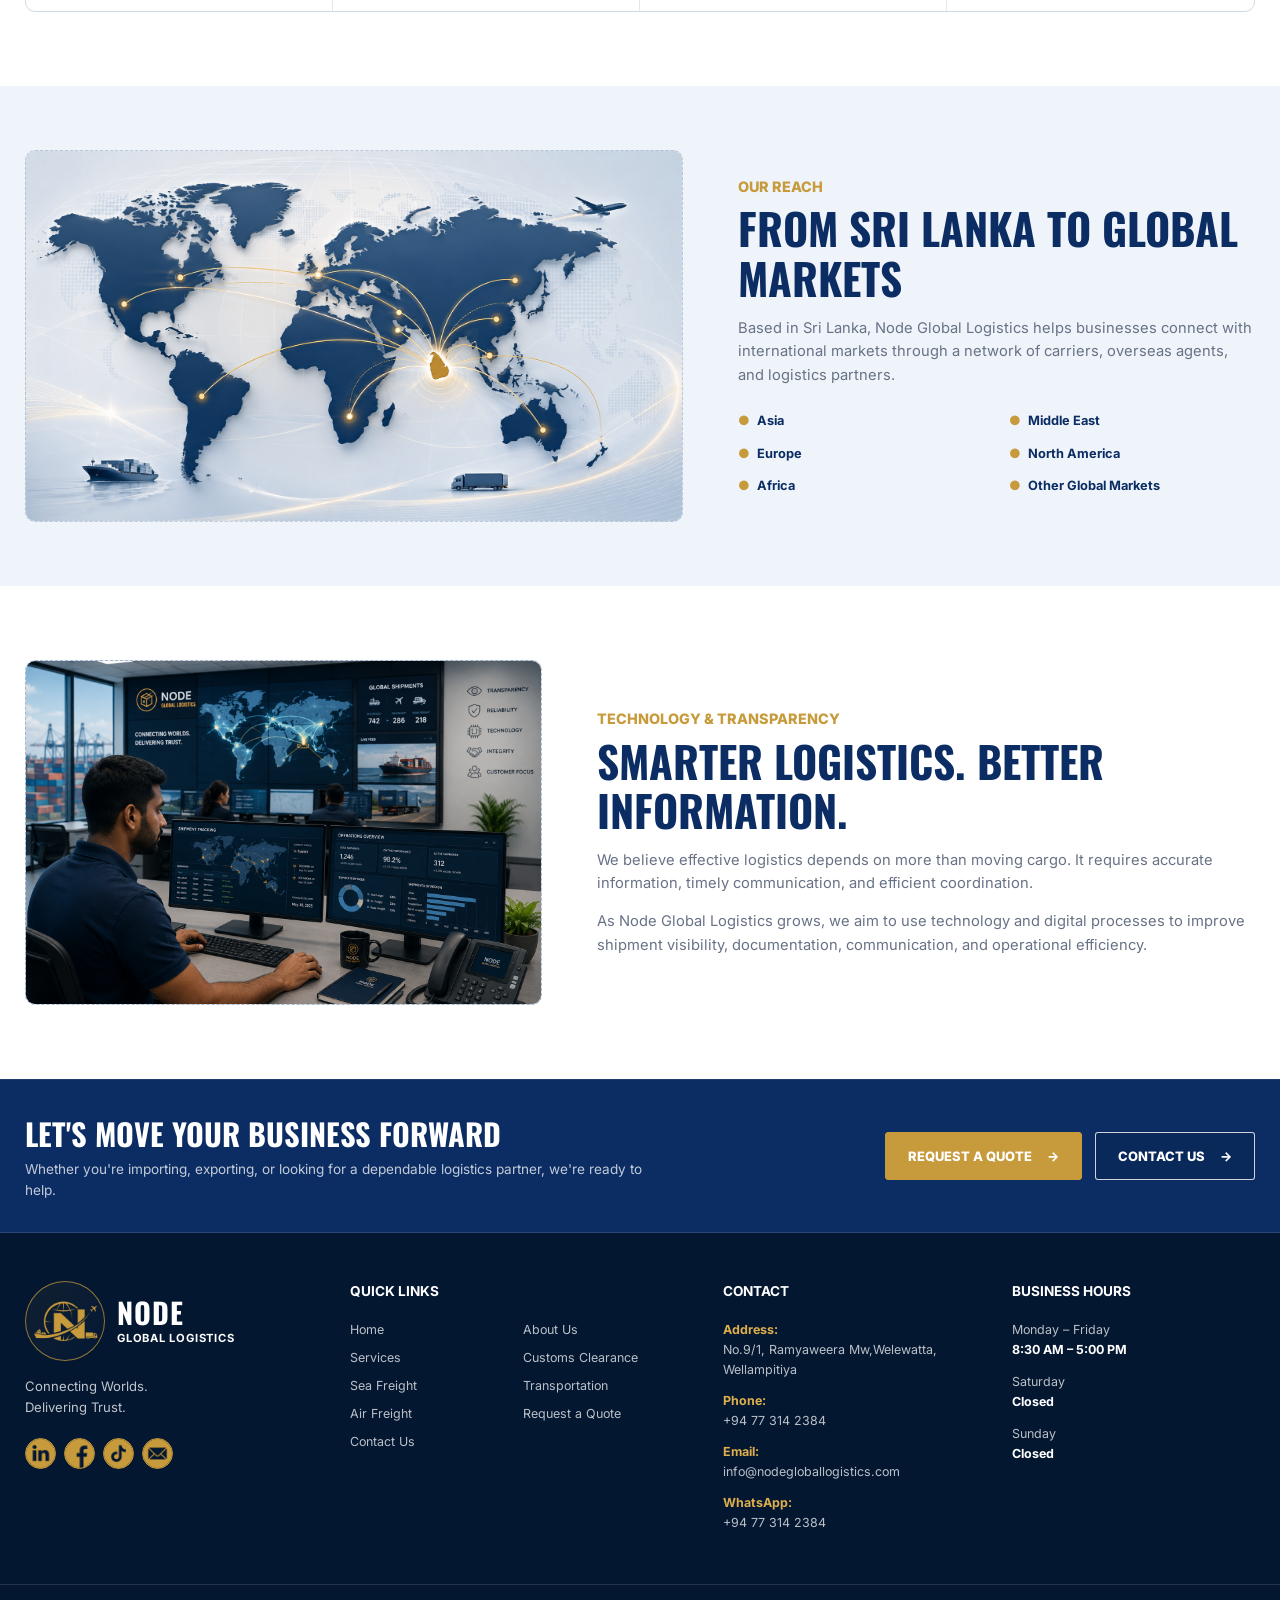
==== commit 66b8058c: "Footer social links" ====
--- a/about.html
+++ b/about.html
@@ -211,15 +211,15 @@
 
         <p>Connecting Worlds.<br>Delivering Trust.</p>
 
-        <div class="socials">
-          <a href="#" aria-label="LinkedIn">
+                <div class="socials">
+          <a href="https://www.linkedin.com/company/node-global-logistics-pvt-ltd/" aria-label="LinkedIn">
             <img src="images/linkedin.png" alt="LinkedIn">
           </a>
-          <a href="#" aria-label="Facebook">
+          <a href="https://www.facebook.com/share/1FLavV3xnR/" aria-label="Facebook">
             <img src="images/facebook.png" alt="Facebook">
           </a>
-          <a href="#" aria-label="Instagram">
-            <img src="images/instagram.png" alt="Instagram">
+          <a href="#" aria-label="Tiktok">
+            <img src="images/tiktok.png" alt="Tiktok">
           </a>
           <a href="mailto:info@nodegloballogistics.com" aria-label="Email">
             <img src="images/email.png" alt="Email">
--- a/styles.css
+++ b/styles.css
@@ -1,8 +1,8 @@
 :root {
-  --navy: #0B2D63;
+  --navy: #0b2d63;
   --navy-dark: #061f48;
   --navy-deep: #041731;
-  --gold: #C79A3B;
+  --gold: #c79a3b;
   --gold-light: #ddae4c;
   --white: #ffffff;
   --off-white: #f7f8fb;
@@ -67,8 +67,11 @@
   justify-content: center;
   text-align: center;
   border: 1px solid rgba(199, 154, 59, 0.72);
-  background:
-    linear-gradient(135deg, rgba(199, 154, 59, 0.07), rgba(11, 45, 99, 0.08));
+  background: linear-gradient(
+    135deg,
+    rgba(199, 154, 59, 0.07),
+    rgba(11, 45, 99, 0.08)
+  );
   color: var(--gold);
   font-size: 0.72rem;
   font-weight: 700;
@@ -94,7 +97,7 @@
 
 .icon-placeholder-light {
   border-color: rgba(199, 154, 59, 0.9);
-  background: rgba(255,255,255,0.04);
+  background: rgba(255, 255, 255, 0.04);
 }
 
 .hero {
@@ -128,8 +131,6 @@
   z-index: 2;
 }
 
-
-
 .hero-bg-placeholder {
   position: absolute;
   inset: 0;
@@ -138,9 +139,8 @@
   gap: 7px;
   border: 0;
   border-radius: 0;
-  background:
-    linear-gradient(135deg, #162c45 0%, #0a3562 45%, #9c7838 100%);
-  color: rgba(255,255,255,0.4);
+  background: linear-gradient(135deg, #162c45 0%, #0a3562 45%, #9c7838 100%);
+  color: rgba(255, 255, 255, 0.4);
   font-size: 1.2rem;
 }
 
@@ -156,8 +156,12 @@
   max-width: 320px;
   width: 100%;
   margin-inline: auto;
-  background:
-    radial-gradient(circle at 40% 35%, #f5f7fb 0%, #dbe5ef 35%, #9db6ce 100%);
+  background: radial-gradient(
+    circle at 40% 35%,
+    #f5f7fb 0%,
+    #dbe5ef 35%,
+    #9db6ce 100%
+  );
   color: var(--navy);
   border: 2px dashed rgba(11, 45, 99, 0.25);
 }
@@ -175,8 +179,6 @@
   z-index: 0;
 }
 
-
-
 /* =========================
    TYPOGRAPHY
 ========================== */
@@ -238,8 +240,13 @@
   position: absolute;
   inset: 0;
   background:
-    linear-gradient(90deg, rgba(2, 21, 48, 0.95) 0%, rgba(4, 31, 69, 0.74) 43%, rgba(4, 31, 69, 0.1) 85%),
-    linear-gradient(180deg, rgba(0,0,0,0.2), rgba(0,0,0,0.2));
+    linear-gradient(
+      90deg,
+      rgba(2, 21, 48, 0.95) 0%,
+      rgba(4, 31, 69, 0.74) 43%,
+      rgba(4, 31, 69, 0.1) 85%
+    ),
+    linear-gradient(180deg, rgba(0, 0, 0, 0.2), rgba(0, 0, 0, 0.2));
   z-index: 1;
 }
 
@@ -293,8 +300,6 @@
 .nav-links a.active {
   color: var(--gold-light);
 }
-
-
 
 .nav-toggle {
   display: none;
@@ -344,7 +349,7 @@
 .hero-subcopy {
   max-width: 610px;
   margin-top: 11px;
-  color: rgba(255,255,255,0.84);
+  color: rgba(255, 255, 255, 0.84);
 }
 
 .hero-actions {
@@ -384,12 +389,12 @@
 
 .btn-outline {
   color: var(--white);
-  border-color: rgba(255,255,255,0.8);
-  background: rgba(0,0,0,0.08);
+  border-color: rgba(255, 255, 255, 0.8);
+  background: rgba(0, 0, 0, 0.08);
 }
 
 .btn-outline:hover {
-  background: rgba(255,255,255,0.08);
+  background: rgba(255, 255, 255, 0.08);
 }
 
 .btn-small {
@@ -398,7 +403,6 @@
   margin-top: 20px;
 }
 
-
 /* =========================
    SHARED SUBPAGE HERO
 ========================= */
@@ -410,8 +414,13 @@
 
 .subpage-hero .hero-overlay {
   background:
-    linear-gradient(90deg, rgba(2, 21, 48, 0.96) 0%, rgba(4, 31, 69, 0.78) 47%, rgba(4, 31, 69, 0.18) 84%),
-    linear-gradient(180deg, rgba(0,0,0,0.12), rgba(0,0,0,0.18));
+    linear-gradient(
+      90deg,
+      rgba(2, 21, 48, 0.96) 0%,
+      rgba(4, 31, 69, 0.78) 47%,
+      rgba(4, 31, 69, 0.18) 84%
+    ),
+    linear-gradient(180deg, rgba(0, 0, 0, 0.12), rgba(0, 0, 0, 0.18));
 }
 
 .subpage-hero .hero-content {
@@ -445,7 +454,9 @@
   box-shadow: var(--shadow);
   text-align: center;
   background: var(--white);
-  transition: transform 0.2s ease, box-shadow 0.2s ease;
+  transition:
+    transform 0.2s ease,
+    box-shadow 0.2s ease;
 }
 
 .service-card:hover {
@@ -482,8 +493,12 @@
 .why-us {
   padding: 55px 0 60px;
   color: var(--white);
-  background:
-    radial-gradient(circle at 50% 0%, #164b88 0%, var(--navy) 44%, var(--navy-dark) 100%);
+  background: radial-gradient(
+    circle at 50% 0%,
+    #164b88 0%,
+    var(--navy) 44%,
+    var(--navy-dark) 100%
+  );
 }
 
 .section-heading-light {
@@ -517,7 +532,7 @@
 }
 
 .feature-item p {
-  color: rgba(255,255,255,0.8);
+  color: rgba(255, 255, 255, 0.8);
   font-size: 0.83rem;
 }
 
@@ -533,7 +548,6 @@
   background-repeat: no-repeat;
   overflow: hidden;
 }
-
 
 .trade-layout {
   display: grid;
@@ -668,11 +682,11 @@
 }
 
 .quote-section .section-heading p {
-  color: rgba(255,255,255,0.85);
+  color: rgba(255, 255, 255, 0.85);
 }
 
 .quote-section .section-heading small {
-  color: rgba(255,255,255,0.65);
+  color: rgba(255, 255, 255, 0.65);
 }
 
 .quote-form {
@@ -681,10 +695,15 @@
   display: grid;
   grid-template-columns: repeat(4, 1fr);
   gap: 15px;
-  background: rgba(255,255,255,0.96);
+  background: rgba(255, 255, 255, 0.96);
   border: 1px solid #dde3ea;
   border-radius: 5px;
   box-shadow: var(--shadow);
+}
+
+.quote-form button:disabled {
+  opacity: 0.65;
+  cursor: not-allowed;
 }
 
 .form-group {
@@ -729,6 +748,30 @@
   padding-top: 4px;
 }
 
+.quote-message {
+  margin-top: 18px;
+  padding: 0;
+  font-size: 0.9rem;
+  line-height: 1.5;
+  display: none;
+}
+
+.quote-message.success {
+  display: block;
+  padding: 14px 18px;
+  border-left: 4px solid #c79a3b;
+  background: #f7f9fc;
+  color: #0b2d63;
+}
+
+.quote-message.error {
+  display: block;
+  padding: 14px 18px;
+  border-left: 4px solid #b42318;
+  background: #fff5f5;
+  color: #b42318;
+}
+
 /* =========================
    SHARED SITE CTA
 ========================== */
@@ -740,8 +783,8 @@
   align-items: center;
   background: var(--navy);
   color: var(--white);
-  border-top: 1px solid rgba(255,255,255,0.08);
-  border-bottom: 1px solid rgba(255,255,255,0.12);
+  border-top: 1px solid rgba(255, 255, 255, 0.08);
+  border-bottom: 1px solid rgba(255, 255, 255, 0.12);
 }
 
 .site-cta-layout,
@@ -775,7 +818,7 @@
 .site-cta p {
   max-width: 650px;
   margin-top: 0;
-  color: rgba(255,255,255,0.75);
+  color: rgba(255, 255, 255, 0.75);
   font-size: 0.85rem;
 }
 
@@ -813,7 +856,7 @@
 
 .footer-brand > p {
   margin-top: 15px;
-  color: rgba(255,255,255,0.75);
+  color: rgba(255, 255, 255, 0.75);
   font-size: 0.82rem;
 }
 
@@ -847,7 +890,7 @@
 .footer-links a,
 .contact-list,
 .hours {
-  color: rgba(255,255,255,0.73);
+  color: rgba(255, 255, 255, 0.73);
   font-size: 0.78rem;
 }
 
@@ -880,10 +923,10 @@
 }
 
 .copyright {
-  border-top: 1px solid rgba(255,255,255,0.12);
+  border-top: 1px solid rgba(255, 255, 255, 0.12);
   padding: 14px 20px;
   text-align: center;
-  color: rgba(255,255,255,0.67);
+  color: rgba(255, 255, 255, 0.67);
   font-size: 0.72rem;
 }
 
@@ -976,7 +1019,7 @@
     gap: 0;
     padding: 16px 20px 22px;
     background: rgba(4, 23, 49, 0.98);
-    border-top: 1px solid rgba(255,255,255,0.1);
+    border-top: 1px solid rgba(255, 255, 255, 0.1);
   }
 
   .nav-links.open {
